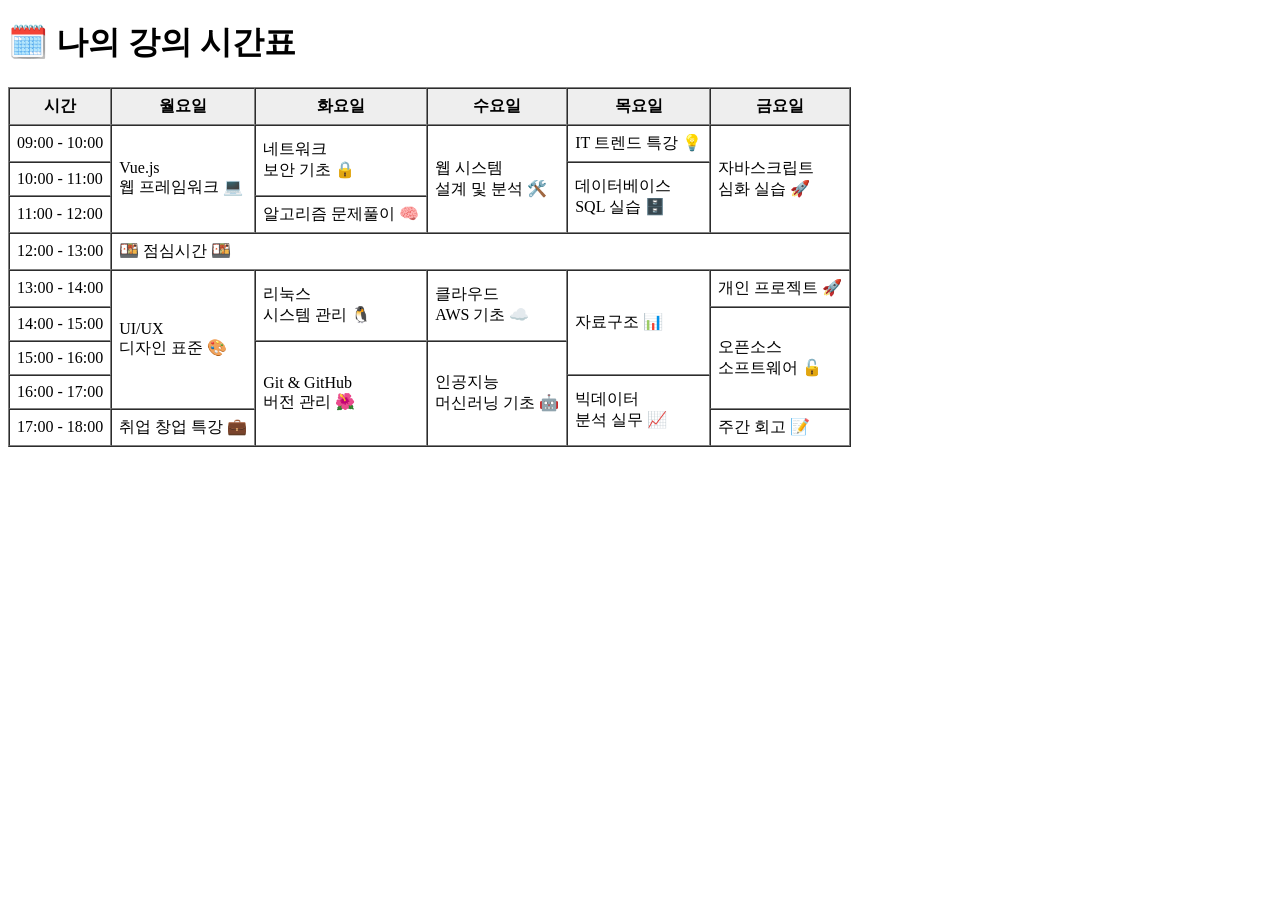
==== html/myClass.html @ 51c862a9 "assignment update-signUp" ====
<!DOCTYPE html>
<html lang="ko">
<head>
    <meta charset="UTF-8">
    <meta name="viewport" content="width=device-width, initial-scale=1.0">
    <title>나의 강의 일정</title>
</head>
<body>
    <h1>🗓️ 나의 강의 시간표</h1>

    <table border="1" cellpadding="7" cellspacing="0">
        <thead>
        <!-- 표의 머리글(제목 줄) 영역을 묶어줌 -->

            <tr bgcolor="#eeeeee">
                <th>시간</th>
                <th>월요일</th>
                <th>화요일</th>
                <th>수요일</th>
                <th>목요일</th>
                <th>금요일</th>
            </tr>
        </thead>
        <tbody>

        <!-- 본문 영역을 묶어줌 -->

            <tr>
                <td>09:00 - 10:00</td>
                <td rowspan="3">Vue.js<br>웹 프레임워크 💻</td>
                <!-- rowspan="3" 이 셀을 세로로 3줄만큼 합쳐서 하나로 사용 -->
                <!-- 위에서 rowspan으로 합쳐진 셀 자리는 다시 작성하지 않음 -->    
                <td rowspan="2">네트워크<br>보안 기초 🔒</td>
                <td rowspan="3">웹 시스템<br>설계 및 분석 🛠️</td>
                <td>IT 트렌드 특강 💡</td>
                <td rowspan="3">자바스크립트<br>심화 실습 🚀</td>
            </tr>
            <tr>
                <td>10:00 - 11:00</td>
                <td rowspan="2">데이터베이스<br>SQL 실습 🗄️</td>
            </tr>
            <tr>
                <td>11:00 - 12:00</td>
                <td>알고리즘 문제풀이 🧠</td>
            </tr>
            <tr>
                <td>12:00 - 13:00</td>
                <td colspan="5">🍱 점심시간 🍱</td>
            </tr>
            <tr>
                <td>13:00 - 14:00</td>
                <td rowspan="4">UI/UX<br>디자인 표준 🎨</td>
                <td rowspan="2">리눅스<br>시스템 관리 🐧</td>
                <td rowspan="2">클라우드<br>AWS 기초 ☁️</td>
                <td rowspan="3">자료구조 📊</td>
                <td>개인 프로젝트 🚀</td>
            </tr>
            <tr>
                <td>14:00 - 15:00</td>
                <td rowspan="3">오픈소스<br>소프트웨어 🔓</td>
            </tr>
            <tr>
                <td>15:00 - 16:00</td>
                <td rowspan="3">Git &amp; GitHub<br>버전 관리 🌺</td>
                <td rowspan="3">인공지능<br>머신러닝 기초 🤖</td>
            </tr>
            <tr>
                <td>16:00 - 17:00</td>
                <td rowspan="2">빅데이터<br>분석 실무 📈</td>
            </tr>
            <tr>
                <td>17:00 - 18:00</td>
                <td>취업 창업 특강 💼</td>
                <td>주간 회고 📝</td>
            </tr>
        </tbody>
    </table>
</body>
</html>
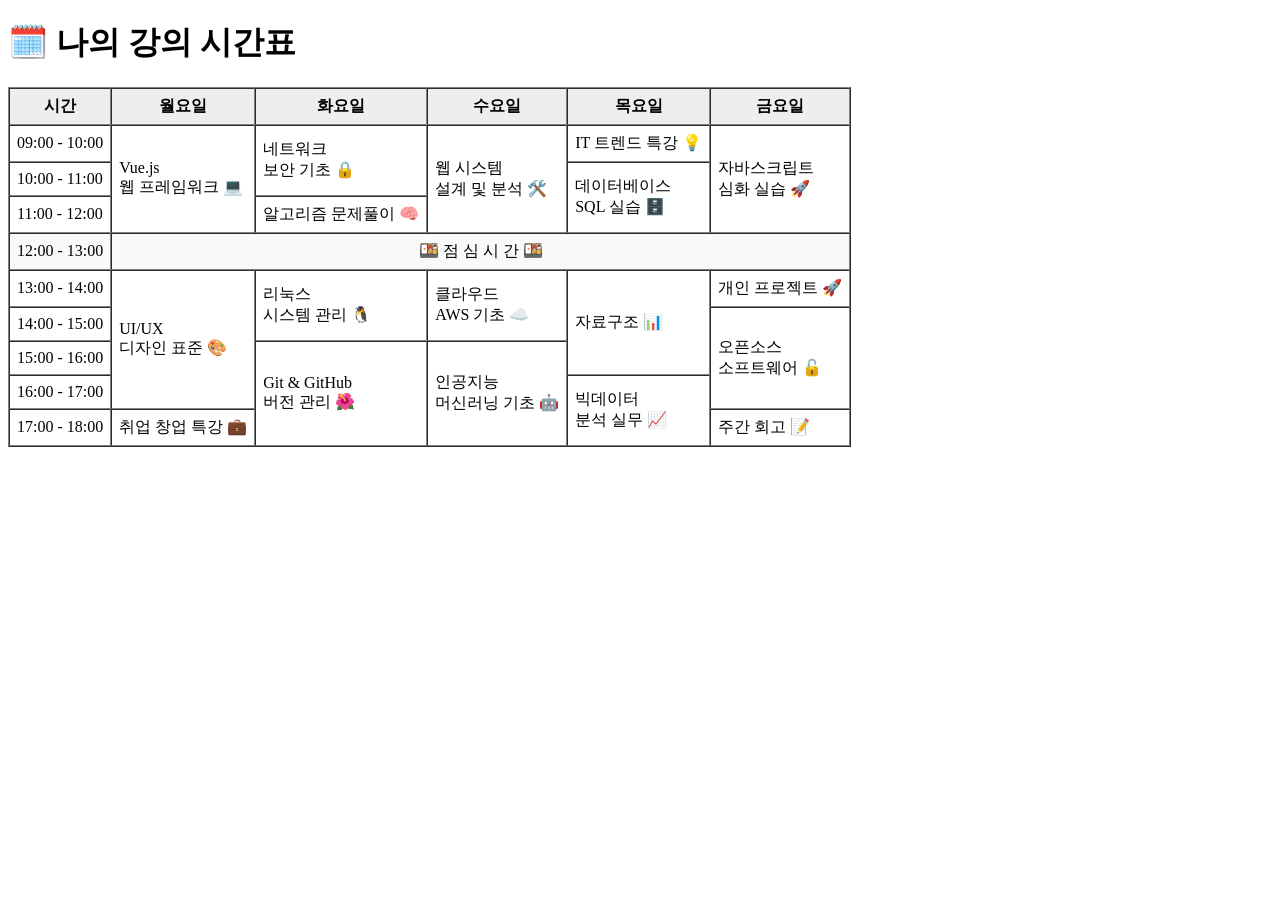
==== commit 7be8b3c9: "4.html 심화" ====
--- a/html/myClass.html
+++ b/html/myClass.html
@@ -43,9 +43,9 @@
                 <td>11:00 - 12:00</td>
                 <td>알고리즘 문제풀이 🧠</td>
             </tr>
-            <tr>
+            <tr align="center" bgcolor="#f9f9f9">
                 <td>12:00 - 13:00</td>
-                <td colspan="5">🍱 점심시간 🍱</td>
+                <td colspan="5">🍱 점 심 시 간 🍱</td>
             </tr>
             <tr>
                 <td>13:00 - 14:00</td>
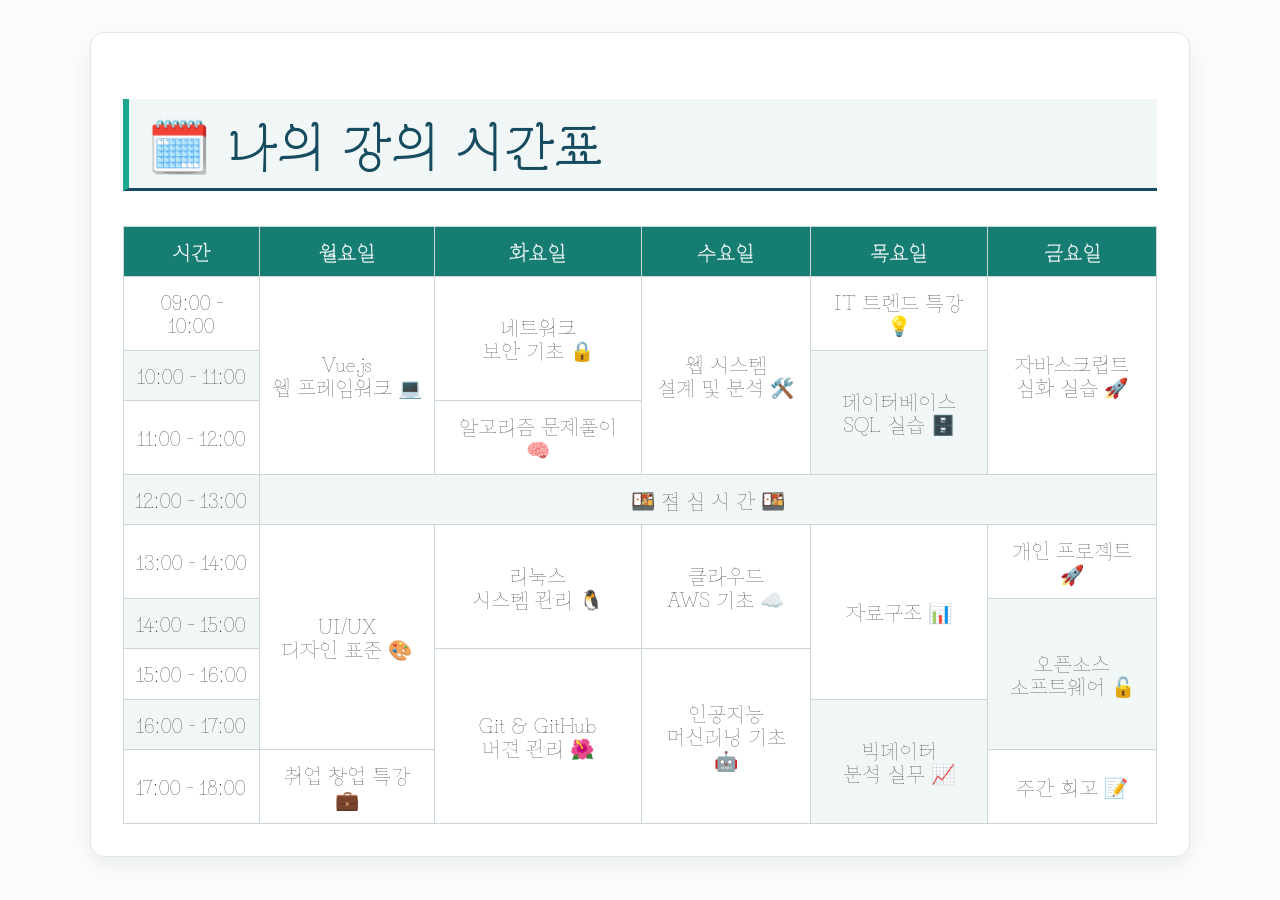
==== commit 4c1dae3f: "5.CSS기초" ====
--- a/html/myClass.html
+++ b/html/myClass.html
@@ -1,11 +1,13 @@
 <!DOCTYPE html>
 <html lang="ko">
 <head>
+    <link rel="stylesheet" href="../css/style.css">
     <meta charset="UTF-8">
     <meta name="viewport" content="width=device-width, initial-scale=1.0">
     <title>나의 강의 일정</title>
 </head>
 <body>
+    <div class="container">
     <h1>🗓️ 나의 강의 시간표</h1>
 
     <table border="1" cellpadding="7" cellspacing="0">
@@ -75,5 +77,6 @@
             </tr>
         </tbody>
     </table>
+    </div>
 </body>
-</html>+</html>
--- a/css/style.css
+++ b/css/style.css
@@ -0,0 +1,211 @@
+@import url('https://fonts.googleapis.com/css2?family=Grandiflora+One&display=swap');
+
+* {
+    box-sizing: border-box;
+}
+
+body {
+    font-family: "Grandiflora One", cursive;
+    font-weight: 400;
+    font-style: normal;
+    line-height: 1.2;
+    color: #333333;
+    background-color: #fcfcfc;
+    font-size: 30px;
+    margin: 0;
+    padding: 32px 20px;
+}
+
+.container {
+    width: min(100%, 1100px);
+    margin: 0 auto;
+    padding: 32px;
+    background-color: #ffffff;
+    border: 1px solid #dfe7e5;
+    border-radius: 14px;
+    box-shadow: 0 8px 24px rgba(30, 70, 65, 0.08);
+}
+
+h1,
+h2 {
+    color: #164b60;
+    padding: 14px 18px;
+    border-left: 6px solid #1aa78f;
+    background-color: #f0f7f6;
+}
+
+h1 {
+    font-size: 1.7em;
+    border-bottom: 3px solid #164b60;
+}
+
+h2 {
+    font-size: 1.25em;
+}
+
+h3 {
+    color: #167d72;
+}
+
+a {
+    color: #087f9c;
+    text-decoration: none;
+}
+
+a:hover,
+a:focus {
+    color: #c14f77;
+    text-decoration: underline;
+}
+
+img,
+video {
+    max-width: 100%;
+    height: auto;
+}
+
+.trip-card {
+    margin: 24px 0;
+    padding: 20px;
+    background-color: #f8fbfa;
+    border: 1px solid #cddedb;
+    border-radius: 12px;
+    box-shadow: 0 4px 12px rgba(30, 70, 65, 0.08);
+}
+
+.trip-card img {
+    display: block;
+    margin-bottom: 12px;
+    border-radius: 8px;
+}
+
+table {
+    width: 100%;
+    border-collapse: collapse;
+    font-size: 0.65em;
+    background-color: #ffffff;
+}
+
+th,
+td {
+    padding: 13px 10px;
+    border: 1px solid #cbd7d5;
+    text-align: center;
+    vertical-align: middle;
+}
+
+th {
+    color: #ffffff;
+    background-color: #167d72;
+}
+
+tbody tr:nth-child(even) {
+    background-color: #f1f7f6;
+}
+
+fieldset {
+    margin: 24px 0;
+    padding: 24px;
+    border: 1px solid #cbd7d5;
+    border-radius: 12px;
+}
+
+legend {
+    padding: 0 12px;
+    color: #164b60;
+    font-weight: bold;
+}
+
+input[type="text"],
+input[type="password"],
+input[type="date"],
+select,
+textarea {
+    width: 100%;
+    padding: 13px 15px;
+    border: 1px solid #b8c8c5;
+    border-radius: 7px;
+    background-color: #ffffff;
+    font: inherit;
+    font-size: 0.72em;
+}
+
+textarea {
+    min-height: 170px;
+    resize: vertical;
+}
+
+#userEmail {
+    width: min(45%, 340px);
+}
+
+#emailDomain {
+    width: auto;
+    min-width: 160px;
+}
+
+#customEmailDomain {
+    width: min(35%, 260px);
+}
+
+input:focus,
+select:focus,
+textarea:focus {
+    outline: 3px solid rgba(26, 167, 143, 0.22);
+    border-color: #1aa78f;
+}
+
+.btn-submit,
+.btn-reset,
+input[type="submit"],
+input[type="reset"] {
+    padding: 14px 22px;
+    border: 0;
+    border-radius: 7px;
+    color: #ffffff;
+    font: inherit;
+    font-weight: bold;
+    cursor: pointer;
+}
+
+.btn-submit,
+input[type="submit"] {
+    background-color: #1aa78f;
+}
+
+.btn-reset,
+input[type="reset"] {
+    background-color: #98a3a8;
+}
+
+.btn-submit:hover,
+input[type="submit"]:hover {
+    background-color: #128372;
+}
+
+.btn-reset:hover,
+input[type="reset"]:hover {
+    background-color: #737f84;
+}
+
+@media (max-width: 720px) {
+    body {
+        font-size: 22px;
+        padding: 12px;
+    }
+
+    .container {
+        padding: 18px;
+    }
+
+    #userEmail,
+    #emailDomain,
+    #customEmailDomain {
+        width: 100%;
+        margin: 5px 0;
+    }
+
+    table {
+        font-size: 0.52em;
+    }
+}
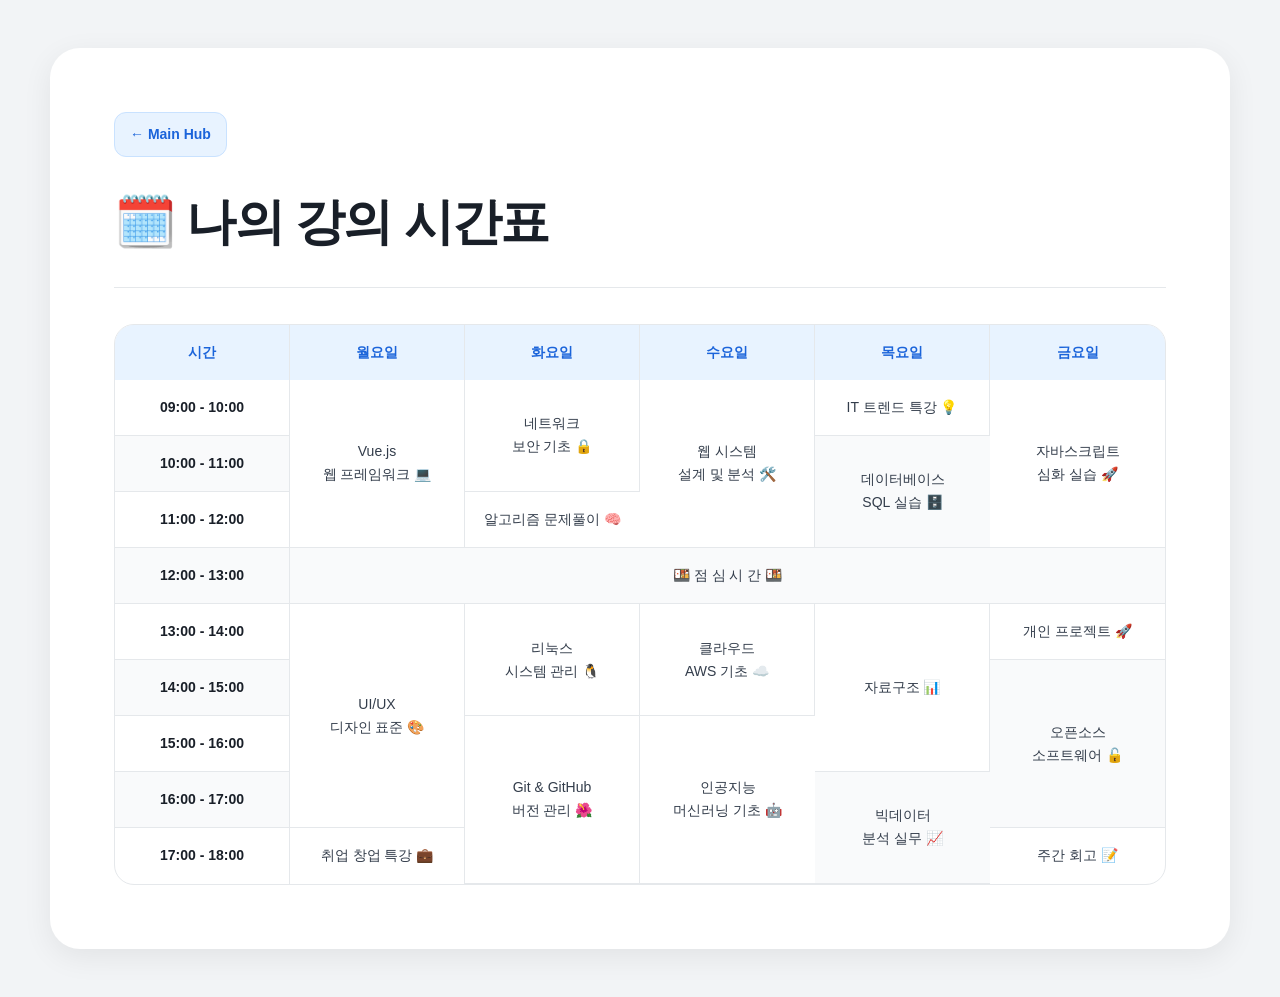
==== commit 1f5ca38e: "walk" ====
--- a/html/myClass.html
+++ b/html/myClass.html
@@ -8,6 +8,10 @@
 </head>
 <body>
     <div class="container">
+    <nav class="page-home-nav" aria-label="Page navigation">
+        <a href="index.html">← Main Hub</a>
+    </nav>
+
     <h1>🗓️ 나의 강의 시간표</h1>
 
     <table border="1" cellpadding="7" cellspacing="0">
--- a/css/style.css
+++ b/css/style.css
@@ -1,119 +1,1421 @@
-@import url('https://fonts.googleapis.com/css2?family=Grandiflora+One&display=swap');
-
+/*
+ * Toss의 디자인 감도를 참고한 SKALA-FRONT 공통 스타일이다.
+ * 로고나 화면을 복제하지 않고, 명확한 정보 계층·넉넉한 여백·회색과 파랑 중심의
+ * 디자인 원칙만 포트폴리오에 맞게 적용했다.
+ */
+
+/* :root에는 여러 곳에서 재사용할 색상과 크기를 CSS 변수로 모아 둔다. */
+:root {
+    --grey-50: #f9fafb;
+    --grey-100: #f2f4f6;
+    --grey-200: #e5e8eb;
+    --grey-300: #d1d6db;
+    --grey-400: #b0b8c1;
+    --grey-500: #8b95a1;
+    --grey-600: #6b7684;
+    --grey-700: #4e5968;
+    --grey-800: #333d4b;
+    --grey-900: #191f28;
+    --blue-50: #e8f3ff;
+    --blue-100: #c9e2ff;
+    --blue-500: #3182f6;
+    --blue-600: #2272eb;
+    --blue-700: #1b64da;
+    --red-50: #ffeeee;
+    --red-600: #e42939;
+    --orange-50: #fff3e0;
+    --orange-800: #ed6700;
+    --green-50: #f0faf6;
+    --green-800: #028450;
+    --white: #ffffff;
+    --radius-small: 12px;
+    --radius-medium: 20px;
+    --radius-large: 30px;
+    --shadow-surface: 0 8px 30px rgba(2, 9, 19, 0.07);
+    --shadow-hover: 0 14px 34px rgba(2, 9, 19, 0.12);
+}
+
+/* 전체 선택자는 모든 요소가 같은 크기 계산 방식을 사용하게 한다. */
 * {
     box-sizing: border-box;
 }
 
+html {
+    /* 페이지 안의 링크 이동이나 스크롤을 부드럽게 연결한다. */
+    scroll-behavior: smooth;
+}
+
 body {
-    font-family: "Grandiflora One", cursive;
+    margin: 0;
+    padding: 48px 24px;
+    color: var(--grey-900);
+    background-color: var(--grey-100);
+    /* 운영체제의 산세리프 글꼴을 우선 사용해 단정하고 빠르게 표시한다. */
+    font-family: -apple-system, BlinkMacSystemFont, "Pretendard",
+        "Apple SD Gothic Neo", "Noto Sans KR", "Segoe UI", sans-serif;
+    font-size: 17px;
     font-weight: 400;
-    font-style: normal;
-    line-height: 1.2;
-    color: #333333;
-    background-color: #fcfcfc;
-    font-size: 30px;
+    line-height: 1.65;
+    word-break: keep-all;
+    -webkit-font-smoothing: antialiased;
+}
+
+/* 드래그해서 선택한 글자에도 대표 파란색을 연하게 사용한다. */
+::selection {
+    color: var(--grey-900);
+    background-color: var(--blue-100);
+}
+
+/* 모든 페이지의 흰색 콘텐츠 표면이다. */
+.container {
+    width: min(100%, 1180px);
+    margin: 0 auto;
+    padding: clamp(32px, 5vw, 64px);
+    background-color: var(--white);
+    border-radius: var(--radius-large);
+    box-shadow: var(--shadow-surface);
+}
+
+/* 제목은 배경 장식을 줄이고 크기·굵기·여백으로 단계가 보이게 한다. */
+h1,
+h2,
+h3,
+h4 {
+    margin-top: 0;
+    color: var(--grey-900);
+    line-height: 1.35;
+    letter-spacing: -0.035em;
+}
+
+h1 {
+    margin-bottom: 24px;
+    font-size: clamp(34px, 4vw, 50px);
+    font-weight: 800;
+}
+
+h2 {
+    margin-bottom: 20px;
+    font-size: clamp(24px, 2.4vw, 30px);
+    font-weight: 750;
+}
+
+h3 {
+    margin-bottom: 14px;
+    font-size: 21px;
+    font-weight: 700;
+}
+
+h4 {
+    margin-bottom: 10px;
+    font-size: 18px;
+    font-weight: 700;
+}
+
+p {
+    color: var(--grey-700);
+}
+
+strong,
+dt {
+    color: var(--grey-900);
+}
+
+small,
+figcaption {
+    color: var(--grey-500);
+}
+
+/* mark는 형광색 대신 연한 파랑 배경을 사용한다. */
+mark {
+    padding: 2px 6px;
+    color: var(--blue-700);
+    background-color: var(--blue-50);
+    border-radius: 6px;
+}
+
+/* 페이지의 첫 제목 아래에 얇은 구분선을 두어 시작점을 만든다. */
+body > .container > h1,
+body > .container > h2:first-child {
+    margin-bottom: 36px;
+    padding: 10px 0 30px;
+    border-bottom: 1px solid var(--grey-200);
+}
+
+/* 링크는 기본 파랑을 사용하고 밑줄은 상호작용할 때만 보이게 한다. */
+a {
+    color: var(--blue-600);
+    font-weight: 600;
+    text-decoration: none;
+    transition: color 0.2s ease, background-color 0.2s ease,
+        transform 0.2s ease;
+}
+
+a:hover,
+a:focus-visible {
+    color: var(--blue-700);
+    text-decoration: underline;
+}
+
+/* 키보드 사용자가 현재 선택한 요소를 분명하게 확인하도록 한다. */
+a:focus-visible,
+button:focus-visible,
+input:focus-visible,
+select:focus-visible,
+textarea:focus-visible {
+    outline: 3px solid var(--blue-100);
+    outline-offset: 3px;
+}
+
+hr {
+    margin: 42px 0;
+    border: 0;
+    border-top: 1px solid var(--grey-200);
+}
+
+/* index와 여행 페이지의 header를 넓고 부드러운 Hero 영역으로 만든다. */
+header {
+    margin-bottom: 32px;
+    padding: clamp(34px, 5vw, 56px);
+    overflow: hidden;
+    background: linear-gradient(135deg, var(--blue-50) 0%, #f6faff 58%, var(--white) 100%);
+    border-radius: 28px;
+}
+
+header h1 {
+    max-width: 760px;
+    margin-bottom: 16px;
+}
+
+header p {
+    max-width: 680px;
     margin: 0;
-    padding: 32px 20px;
-}
-
-.container {
-    width: min(100%, 1100px);
-    margin: 0 auto;
-    padding: 32px;
-    background-color: #ffffff;
-    border: 1px solid #dfe7e5;
+    color: var(--grey-600);
+    font-size: 19px;
+}
+
+/* 메뉴는 하나의 연한 회색 패널 안에 간결한 탭처럼 배치한다. */
+nav {
+    margin-bottom: 36px;
+}
+
+nav h2 {
+    margin-bottom: 12px;
+    color: var(--grey-600);
+    font-size: 16px;
+    letter-spacing: -0.02em;
+}
+
+nav ul {
+    display: flex;
+    flex-wrap: wrap;
+    gap: 6px;
+    margin: 0;
+    padding: 8px;
+    list-style: none;
+    background-color: var(--grey-100);
+    border-radius: 18px;
+}
+
+nav li {
+    flex: 1 1 150px;
+}
+
+nav a {
+    display: block;
+    padding: 13px 15px;
+    color: var(--grey-700);
+    border-radius: var(--radius-small);
+    font-size: 15px;
+    font-weight: 650;
+    text-align: center;
+}
+
+nav a:hover,
+nav a:focus-visible {
+    color: var(--blue-700);
+    background-color: var(--white);
+    box-shadow: 0 4px 14px rgba(2, 9, 19, 0.06);
+    text-decoration: none;
+    transform: translateY(-1px);
+}
+
+/* 모든 하위 페이지에서 같은 위치와 모양으로 Main Hub 버튼을 보여 준다. */
+.page-home-nav {
+    margin: 0 0 22px;
+}
+
+.page-home-nav a {
+    display: inline-flex;
+    width: auto;
+    min-height: 42px;
+    padding: 10px 15px;
+    color: var(--blue-700);
+    background-color: var(--blue-50);
+    border: 1px solid var(--blue-100);
+    border-radius: 12px;
+    align-items: center;
+    font-size: 14px;
+    font-weight: 750;
+    text-align: left;
+}
+
+.page-home-nav a:hover,
+.page-home-nav a:focus-visible {
+    color: var(--white);
+    background-color: var(--blue-600);
+    border-color: var(--blue-600);
+}
+
+/* 메인 소식과 부가 정보를 비대칭 2열 Grid로 구성한다. */
+.content-layout {
+    display: grid;
+    grid-template-columns: minmax(0, 1.75fr) minmax(280px, 0.9fr);
+    gap: 28px;
+    align-items: start;
+}
+
+.content-layout main {
+    min-width: 0;
+}
+
+.content-layout main > h2,
+.content-layout aside > h2 {
+    margin-bottom: 24px;
+}
+
+/* 각 소식 단위는 선과 여백만 사용해 가볍게 구분한다. */
+main > article,
+main > section {
+    padding: 30px 0;
+    border-bottom: 1px solid var(--grey-200);
+}
+
+main > article:first-of-type,
+main > section:first-of-type {
+    padding-top: 8px;
+}
+
+main > article:last-child,
+main > section:last-child {
+    border-bottom: 0;
+}
+
+.content-layout article {
+    margin-bottom: 12px;
+    padding: 26px;
+    background-color: var(--grey-50);
+    border: 0;
+    border-radius: var(--radius-medium);
+}
+
+.content-layout article p:last-child {
+    margin-bottom: 0;
+    color: var(--grey-500);
+    font-size: 14px;
+}
+
+/* 오늘의 할 일은 기존 카드와 같은 곡률에 옅은 파랑 포인트를 더한다. */
+.content-layout main > .todo-section {
+    margin-bottom: 12px;
+    padding: 26px;
+    background: linear-gradient(145deg, var(--blue-50) 0%, #f7fbff 72%);
+    border: 1px solid var(--blue-100);
+    border-radius: var(--radius-medium);
+}
+
+.todo-heading {
+    display: flex;
+    align-items: flex-start;
+    justify-content: space-between;
+    gap: 18px;
+    margin-bottom: 18px;
+}
+
+.todo-heading h3 {
+    margin: 0;
+}
+
+.todo-eyebrow {
+    margin: 0 0 4px;
+    color: var(--blue-600);
+    font-size: 11px;
+    font-weight: 800;
+    letter-spacing: 0.12em;
+}
+
+.todo-count {
+    flex: 0 0 auto;
+    padding: 7px 11px;
+    color: var(--blue-700);
+    background-color: var(--white);
+    border-radius: 999px;
+    font-size: 12px;
+    font-weight: 750;
+    box-shadow: 0 3px 12px rgba(34, 114, 235, 0.08);
+}
+
+/* 입력창과 추가 버튼을 한 줄에 배치해 빠르게 할 일을 기록할 수 있게 한다. */
+.todo-form {
+    display: grid;
+    grid-template-columns: minmax(0, 1fr) auto;
+    gap: 10px;
+}
+
+#todo-input {
+    min-width: 0;
+    background-color: var(--white);
+    border-color: transparent;
+    box-shadow: 0 4px 14px rgba(2, 9, 19, 0.05);
+}
+
+#todo-input:focus {
+    border-color: var(--blue-500);
+}
+
+.todo-add-button {
+    min-height: 52px;
+    padding: 13px 22px;
+    color: var(--white);
+    background-color: var(--blue-600);
+    border: 0;
     border-radius: 14px;
-    box-shadow: 0 8px 24px rgba(30, 70, 65, 0.08);
-}
-
-h1,
-h2 {
-    color: #164b60;
-    padding: 14px 18px;
-    border-left: 6px solid #1aa78f;
-    background-color: #f0f7f6;
-}
-
-h1 {
-    font-size: 1.7em;
-    border-bottom: 3px solid #164b60;
-}
-
-h2 {
-    font-size: 1.25em;
-}
-
-h3 {
-    color: #167d72;
-}
-
-a {
-    color: #087f9c;
-    text-decoration: none;
-}
-
-a:hover,
-a:focus {
-    color: #c14f77;
-    text-decoration: underline;
-}
-
+    font: inherit;
+    font-size: 15px;
+    font-weight: 750;
+    cursor: pointer;
+    box-shadow: 0 7px 16px rgba(34, 114, 235, 0.18);
+    transition: background-color 0.2s ease, transform 0.2s ease;
+}
+
+.todo-add-button:hover,
+.todo-add-button:focus-visible {
+    background-color: var(--blue-700);
+    transform: translateY(-1px);
+}
+
+.todo-progress {
+    height: 5px;
+    margin: 18px 2px 14px;
+    overflow: hidden;
+    background-color: rgba(49, 130, 246, 0.13);
+    border-radius: 999px;
+}
+
+.todo-progress-bar {
+    display: block;
+    width: 0;
+    height: 100%;
+    background-color: var(--blue-500);
+    border-radius: inherit;
+    transition: width 0.25s ease;
+}
+
+.todo-list {
+    display: grid;
+    gap: 8px;
+    margin: 0;
+    padding: 0;
+    list-style: none;
+}
+
+.todo-item {
+    display: grid;
+    grid-template-columns: auto minmax(0, 1fr) auto;
+    align-items: center;
+    gap: 11px;
+    min-height: 50px;
+    padding: 10px 11px 10px 14px;
+    background-color: var(--white);
+    border: 1px solid transparent;
+    border-radius: 14px;
+    transition: border-color 0.2s ease, opacity 0.2s ease;
+}
+
+.todo-item:hover {
+    border-color: var(--blue-100);
+}
+
+.todo-checkbox {
+    width: 20px !important;
+    height: 20px !important;
+    margin: 0 !important;
+    cursor: pointer;
+}
+
+.todo-text {
+    min-width: 0;
+    color: var(--grey-800);
+    font-size: 15px;
+    overflow-wrap: anywhere;
+    cursor: pointer;
+}
+
+.todo-item--completed {
+    opacity: 0.64;
+}
+
+.todo-item--completed .todo-text {
+    color: var(--grey-500);
+    text-decoration: line-through;
+}
+
+.todo-delete-button {
+    padding: 7px 9px;
+    color: var(--grey-500);
+    background-color: transparent;
+    border: 0;
+    border-radius: 9px;
+    font: inherit;
+    font-size: 12px;
+    font-weight: 700;
+    cursor: pointer;
+    transition: color 0.2s ease, background-color 0.2s ease;
+}
+
+.todo-delete-button:hover,
+.todo-delete-button:focus-visible {
+    color: var(--red-600);
+    background-color: var(--red-50);
+}
+
+.todo-empty {
+    margin: 8px 0 0;
+    padding: 15px;
+    color: var(--grey-500);
+    background-color: rgba(255, 255, 255, 0.62);
+    border-radius: 14px;
+    font-size: 14px;
+    text-align: center;
+}
+
+/* 화면에는 보이지 않지만 화면 읽기 프로그램은 입력창의 설명을 읽을 수 있다. */
+.visually-hidden {
+    position: absolute;
+    width: 1px;
+    height: 1px;
+    padding: 0;
+    margin: -1px;
+    overflow: hidden;
+    clip: rect(0, 0, 0, 0);
+    white-space: nowrap;
+    border: 0;
+}
+
+/* figure의 이미지와 설명을 하나의 큰 콘텐츠 카드처럼 보이게 한다. */
+figure {
+    margin: 0;
+}
+
+figure img {
+    display: block;
+    width: 100%;
+    aspect-ratio: 16 / 9;
+    object-fit: cover;
+    border-radius: 24px;
+}
+
+figcaption {
+    padding-top: 12px;
+    font-size: 14px;
+}
+
+/* aside는 회색 카드로 분리하고 긴 화면에서만 자연스럽게 따라오게 한다. */
+.content-layout aside {
+    position: sticky;
+    top: 24px;
+    padding: 28px;
+    background-color: var(--grey-50);
+    border-radius: 24px;
+}
+
+.content-layout aside > p {
+    margin: 8px 0;
+    font-size: 15px;
+}
+
+.content-layout aside > h3 {
+    margin-top: 30px;
+}
+
+/* 현재 날짜는 JavaScript로 갱신되며 날짜 부분을 조금 더 선명하게 보여 준다. */
+.current-date-line #current-date {
+    color: var(--grey-900);
+    font-weight: 700;
+}
+
+/* 실시간 날씨 선택창과 결과는 사이드바 안의 독립된 카드이다. */
+.realtime-weather {
+    margin: 28px 0 0;
+    padding-top: 24px;
+    border-top: 1px solid var(--grey-200);
+}
+
+.realtime-weather-heading {
+    display: flex;
+    align-items: center;
+    justify-content: space-between;
+    gap: 12px;
+    margin-bottom: 18px;
+}
+
+.realtime-weather-heading h3 {
+    margin: 0;
+}
+
+/* 새로고침 버튼은 제목을 방해하지 않는 작은 보조 버튼으로 만든다. */
+#realtime-refresh {
+    flex: 0 0 auto;
+    padding: 7px 10px;
+    color: var(--blue-600);
+    background-color: var(--blue-50);
+    border: 0;
+    border-radius: 10px;
+    font: inherit;
+    font-size: 11px;
+    font-weight: 750;
+    cursor: pointer;
+    transition: background-color 0.2s ease, opacity 0.2s ease;
+}
+
+#realtime-refresh:hover {
+    background-color: var(--blue-100);
+}
+
+#realtime-refresh:focus-visible {
+    outline: 3px solid rgba(49, 130, 246, 0.24);
+    outline-offset: 2px;
+}
+
+#realtime-refresh:disabled {
+    cursor: wait;
+    opacity: 0.55;
+}
+
+.realtime-weather label {
+    display: block;
+    margin-bottom: 8px;
+    color: var(--grey-600);
+    font-size: 14px;
+    font-weight: 650;
+}
+
+#city-select {
+    width: 100%;
+}
+
+#weather-box {
+    min-height: 290px;
+    margin-top: 14px;
+    padding: 18px;
+    background-color: var(--white);
+    border-radius: 18px;
+    box-shadow: 0 4px 16px rgba(2, 9, 19, 0.05);
+    font-size: 14px;
+}
+
+#weather-box p {
+    margin: 8px 0;
+}
+
+/* 위치명과 좌표는 지표 카드보다 먼저 읽히는 요약 정보이다. */
+.weather-location {
+    color: var(--grey-900);
+    font-size: 15px;
+}
+
+.weather-coordinate {
+    margin-bottom: 14px !important;
+    color: var(--grey-500);
+    font-size: 12px;
+}
+
+.weather-updated-time {
+    margin-bottom: 14px !important;
+    padding: 9px 11px;
+    color: var(--grey-600);
+    background-color: var(--grey-50);
+    border-radius: 10px;
+    font-size: 11px;
+    line-height: 1.55;
+}
+
+/* 네 개의 실시간 수치를 같은 크기의 2열 카드로 배치한다. */
+.weather-metric-grid {
+    display: grid;
+    grid-template-columns: repeat(2, minmax(0, 1fr));
+    gap: 10px;
+}
+
+.weather-metric-card {
+    min-width: 0;
+    padding: 14px;
+    background-color: var(--grey-50);
+    border-radius: 15px;
+}
+
+.weather-metric-card--primary {
+    background-color: var(--blue-50);
+}
+
+.weather-metric-label,
+.weather-metric-detail {
+    display: block;
+    color: var(--grey-600);
+    font-size: 11px;
+}
+
+.weather-metric-value {
+    display: block;
+    margin: 5px 0;
+    overflow-wrap: anywhere;
+    color: var(--grey-900);
+    font-size: 18px;
+    line-height: 1.3;
+    letter-spacing: -0.03em;
+}
+
+/* API 수치를 사용자가 바로 이해하도록 상태별 색상 배지를 사용한다. */
+.environment-status {
+    display: inline-flex;
+    align-items: center;
+    margin-top: 5px;
+    padding: 4px 8px;
+    border-radius: 999px;
+    font-size: 11px;
+    font-weight: 750;
+}
+
+.environment-status--good {
+    color: var(--green-800);
+    background-color: var(--green-50);
+}
+
+.environment-status--moderate {
+    color: var(--orange-800);
+    background-color: var(--orange-50);
+}
+
+.environment-status--bad {
+    color: var(--red-600);
+    background-color: var(--red-50);
+}
+
+.environment-status--unknown {
+    color: var(--grey-600);
+    background-color: var(--grey-200);
+}
+
+.weather-message {
+    color: var(--grey-600);
+    font-weight: 650;
+}
+
+.weather-error {
+    color: var(--red-600);
+}
+
+/* JavaScript 실습 버튼은 동일한 크기와 파랑 계열로 통일한다. */
+.mini-games {
+    margin-top: 28px;
+    padding-top: 24px;
+    border-top: 1px solid var(--grey-200);
+}
+
+.mini-game-buttons {
+    display: grid;
+    gap: 10px;
+}
+
+.mini-game-buttons button {
+    width: 100%;
+    padding: 13px 15px;
+    color: var(--white);
+    background-color: var(--blue-600);
+    border: 0;
+    border-radius: 14px;
+    font: inherit;
+    font-size: 14px;
+    font-weight: 700;
+    cursor: pointer;
+    box-shadow: 0 6px 14px rgba(34, 114, 235, 0.16);
+    transition: background-color 0.2s ease, box-shadow 0.2s ease,
+        transform 0.2s ease;
+}
+
+.mini-game-buttons button:hover,
+.mini-game-buttons button:focus-visible {
+    background-color: var(--blue-700);
+    box-shadow: 0 8px 20px rgba(34, 114, 235, 0.24);
+    transform: translateY(-2px);
+}
+
+/* 첫 화면의 제목이 빠르고 차분하게 나타나는 애니메이션이다. */
+.home-header h1 {
+    animation: title-fade-in 1.5s ease-out both;
+}
+
+@keyframes title-fade-in {
+    from {
+        opacity: 0;
+        transform: translateY(14px);
+    }
+
+    to {
+        opacity: 1;
+        transform: translateY(0);
+    }
+}
+
+/* 이미지와 영상은 부모 너비를 넘지 않는다. */
 img,
 video {
     max-width: 100%;
     height: auto;
 }
 
+audio,
+video {
+    display: block;
+    width: 100%;
+}
+
+video {
+    background-color: var(--grey-900);
+    border-radius: 24px;
+}
+
+/* 여행 사진은 3열 Grid와 부드러운 회색 카드로 보여 준다. */
+.trip-grid {
+    display: grid;
+    grid-template-columns: repeat(3, minmax(0, 1fr));
+    gap: 18px;
+}
+
 .trip-card {
-    margin: 24px 0;
-    padding: 20px;
-    background-color: #f8fbfa;
-    border: 1px solid #cddedb;
-    border-radius: 12px;
-    box-shadow: 0 4px 12px rgba(30, 70, 65, 0.08);
+    margin: 0;
+    padding: 14px;
+    color: var(--grey-800);
+    background-color: var(--grey-50);
+    border-radius: 24px;
+    transition: background-color 0.25s ease, box-shadow 0.25s ease,
+        transform 0.25s ease;
 }
 
 .trip-card img {
     display: block;
+    width: 100%;
+    margin-bottom: 14px;
+    aspect-ratio: 4 / 3;
+    object-fit: cover;
+    border-radius: 18px;
+}
+
+.trip-card:hover,
+.trip-card:focus-within {
+    background-color: var(--blue-50);
+    box-shadow: var(--shadow-hover);
+    transform: translateY(-5px);
+}
+
+/* 산책 페이지는 기존 파랑에 옅은 초록을 더해 차분한 야외 분위기를 만든다. */
+.walk-container {
+    overflow: hidden;
+}
+
+.walk-hero {
+    position: relative;
+    background:
+        radial-gradient(circle at 88% 22%, rgba(2, 132, 80, 0.13), transparent 28%),
+        linear-gradient(135deg, var(--green-50), var(--blue-50) 64%, var(--white));
+}
+
+.walk-hero::after {
+    position: absolute;
+    right: clamp(26px, 7vw, 80px);
+    bottom: clamp(22px, 4vw, 42px);
+    color: rgba(2, 132, 80, 0.16);
+    font-size: clamp(64px, 10vw, 118px);
+    line-height: 1;
+    content: "歩";
+}
+
+.walk-hero > * {
+    position: relative;
+    z-index: 1;
+}
+
+.walk-hero-kicker,
+.walk-section-eyebrow {
+    margin: 0 0 8px;
+    color: var(--green-800);
+    font-size: 12px;
+    font-weight: 800;
+    letter-spacing: 0.14em;
+}
+
+.walk-blog {
+    padding: 20px 0 0;
+    border-bottom: 0;
+}
+
+.walk-blog-heading {
+    display: flex;
+    align-items: flex-start;
+    justify-content: space-between;
+    gap: 18px;
+    margin-bottom: 22px;
+}
+
+.walk-blog-heading h2 {
+    margin-bottom: 0;
+}
+
+.walk-result-count {
+    flex: 0 0 auto;
+    margin: 4px 0 0;
+    padding: 8px 13px;
+    color: var(--green-800);
+    background-color: var(--green-50);
+    border-radius: 999px;
+    font-size: 13px;
+    font-weight: 750;
+}
+
+.walk-filter-panel {
+    display: grid;
+    grid-template-columns: repeat(2, minmax(160px, 1fr)) auto auto;
+    gap: 12px;
+    align-items: end;
+    margin-bottom: 24px;
+    padding: 18px;
+    background-color: var(--grey-50);
+    border-radius: 20px;
+}
+
+.walk-filter-panel p {
+    margin: 0;
+}
+
+.walk-filter-panel label:not(.walk-favorite-filter) {
+    display: block;
+    margin-bottom: 7px;
+    color: var(--grey-700);
+    font-size: 13px;
+    font-weight: 700;
+}
+
+.walk-favorite-filter {
+    display: inline-flex;
+    align-items: center;
+    min-height: 52px;
+    padding: 0 15px;
+    color: var(--grey-700);
+    background-color: var(--white);
+    border: 1px solid var(--grey-300);
+    border-radius: 14px;
+    font-size: 14px;
+    font-weight: 700;
+    cursor: pointer;
+}
+
+.walk-favorite-filter input {
+    flex: 0 0 auto;
+}
+
+.walk-filter-reset {
+    min-height: 52px;
+    padding: 0 17px;
+    color: var(--grey-700);
+    background-color: var(--grey-200);
+    border: 0;
+    border-radius: 14px;
+    font: inherit;
+    font-size: 14px;
+    font-weight: 700;
+    cursor: pointer;
+    transition: background-color 0.2s ease;
+}
+
+.walk-filter-reset:hover,
+.walk-filter-reset:focus-visible {
+    color: var(--grey-900);
+    background-color: var(--grey-300);
+}
+
+.walk-post-list {
+    display: grid;
+    grid-template-columns: repeat(3, minmax(0, 1fr));
+    gap: 18px;
+}
+
+.walk-card {
+    display: flex;
+    min-width: 0;
+    margin: 0;
+    overflow: hidden;
+    background-color: var(--white);
+    border: 1px solid var(--grey-200);
+    border-radius: 24px;
+    box-shadow: 0 7px 22px rgba(2, 9, 19, 0.06);
+    flex-direction: column;
+    transition: border-color 0.2s ease, box-shadow 0.2s ease,
+        transform 0.2s ease;
+}
+
+.walk-card:hover,
+.walk-card:focus-within {
+    border-color: #b8e8d4;
+    box-shadow: var(--shadow-hover);
+    transform: translateY(-4px);
+}
+
+.walk-card-image {
+    display: block;
+    width: 100%;
+    aspect-ratio: 4 / 3;
+    object-fit: cover;
+}
+
+.walk-card-body {
+    display: flex;
+    flex: 1;
+    padding: 20px;
+    flex-direction: column;
+}
+
+.walk-card-top-row {
+    display: flex;
+    align-items: center;
+    justify-content: space-between;
+    gap: 10px;
     margin-bottom: 12px;
+}
+
+.walk-card-area {
+    overflow: hidden;
+    color: var(--grey-500);
+    font-size: 12px;
+    font-weight: 700;
+    text-overflow: ellipsis;
+    white-space: nowrap;
+}
+
+.walk-favorite-button {
+    flex: 0 0 auto;
+    padding: 6px 9px;
+    color: var(--grey-600);
+    background-color: var(--grey-100);
+    border: 0;
+    border-radius: 9px;
+    font: inherit;
+    font-size: 12px;
+    font-weight: 750;
+    cursor: pointer;
+}
+
+.walk-favorite-button--active {
+    color: var(--orange-800);
+    background-color: var(--orange-50);
+}
+
+.walk-card-title {
+    margin-bottom: 10px;
+    font-size: 21px;
+}
+
+.walk-card-summary {
+    margin: 0 0 16px;
+    color: var(--grey-600);
+    font-size: 14px;
+}
+
+.walk-card-info {
+    display: flex;
+    flex-wrap: wrap;
+    gap: 7px;
+    margin-top: auto;
+}
+
+.walk-card-tag,
+.walk-card-meta {
+    padding: 5px 8px;
+    color: var(--grey-600);
+    background-color: var(--grey-100);
     border-radius: 8px;
-}
-
+    font-size: 11px;
+    font-weight: 650;
+}
+
+.walk-card-tag {
+    color: var(--green-800);
+    background-color: var(--green-50);
+}
+
+.walk-detail-button {
+    width: 100%;
+    margin-top: 17px;
+    padding: 12px 14px;
+    color: var(--white);
+    background-color: var(--grey-900);
+    border: 0;
+    border-radius: 13px;
+    font: inherit;
+    font-size: 14px;
+    font-weight: 750;
+    cursor: pointer;
+    transition: background-color 0.2s ease;
+}
+
+.walk-detail-button:hover,
+.walk-detail-button:focus-visible {
+    background-color: var(--green-800);
+}
+
+.walk-empty {
+    margin: 0;
+    padding: 38px 20px;
+    color: var(--grey-500);
+    background-color: var(--grey-50);
+    border-radius: 20px;
+    text-align: center;
+}
+
+.walk-dialog {
+    position: relative;
+    width: min(92vw, 620px);
+    max-height: 90vh;
+    padding: 0;
+    overflow-y: auto;
+    background-color: var(--white);
+    border: 0;
+    border-radius: 26px;
+    box-shadow: 0 24px 70px rgba(2, 9, 19, 0.25);
+}
+
+.walk-dialog::backdrop {
+    background-color: rgba(25, 31, 40, 0.56);
+    backdrop-filter: blur(4px);
+}
+
+.walk-dialog-close {
+    position: absolute;
+    z-index: 2;
+    top: 14px;
+    right: 14px;
+    padding: 8px 11px;
+    color: var(--grey-800);
+    background-color: rgba(255, 255, 255, 0.9);
+    border: 0;
+    border-radius: 10px;
+    font: inherit;
+    font-size: 12px;
+    font-weight: 700;
+    cursor: pointer;
+    box-shadow: 0 4px 14px rgba(2, 9, 19, 0.14);
+    backdrop-filter: blur(6px);
+}
+
+/* 상세 창 안에는 사진과 짧은 설명으로 구성된 한 장의 카드만 표시한다. */
+.walk-post-carousel {
+    overflow: hidden;
+    background-color: var(--white);
+    border-radius: 26px;
+}
+
+.walk-post-carousel:focus-visible {
+    outline: 3px solid var(--blue-100);
+    outline-offset: -3px;
+}
+
+.walk-carousel-image-wrap {
+    position: relative;
+    background-color: var(--grey-100);
+}
+
+.walk-carousel-image {
+    display: block;
+    width: 100%;
+    aspect-ratio: 4 / 3;
+    object-fit: cover;
+}
+
+.walk-carousel-badges {
+    position: absolute;
+    z-index: 1;
+    top: 16px;
+    left: 16px;
+    display: flex;
+    align-items: center;
+    gap: 7px;
+}
+
+.walk-carousel-status {
+    padding: 6px 10px;
+    color: var(--white);
+    background-color: rgba(25, 31, 40, 0.72);
+    border-radius: 999px;
+    font-size: 12px;
+    font-weight: 800;
+    backdrop-filter: blur(6px);
+}
+
+.walk-carousel-body {
+    padding: 23px 24px 15px;
+}
+
+.walk-carousel-course {
+    min-height: 1.5em;
+    margin: 0 0 7px;
+    color: var(--green-800);
+    overflow: hidden;
+    font-size: 13px;
+    font-weight: 800;
+    line-height: 1.5;
+    letter-spacing: 0.02em;
+    text-overflow: ellipsis;
+    white-space: nowrap;
+}
+
+/* 꿀팁은 사진 번호와 같은 형태의 배지로 넣어 카드 높이에 영향을 주지 않는다. */
+.walk-carousel-tip {
+    display: inline-block;
+    padding: 6px 10px;
+    color: #5c4700;
+    background-color: rgba(255, 241, 118, 0.94);
+    border-radius: 999px;
+    font-size: 12px;
+    font-weight: 850;
+    backdrop-filter: blur(6px);
+}
+
+.walk-carousel-tip[hidden] {
+    display: none;
+}
+
+.walk-carousel-title {
+    display: -webkit-box;
+    min-height: 2.5em;
+    max-height: 2.5em;
+    margin: 0 0 9px;
+    color: var(--grey-900);
+    overflow: hidden;
+    font-size: clamp(22px, 4vw, 28px);
+    line-height: 1.25;
+    -webkit-box-orient: vertical;
+    -webkit-line-clamp: 2;
+}
+
+.walk-carousel-description {
+    display: -webkit-box;
+    min-height: 3em;
+    max-height: 3em;
+    margin: 0;
+    color: var(--grey-600);
+    overflow: hidden;
+    font-size: 14px;
+    line-height: 1.5;
+    -webkit-box-orient: vertical;
+    -webkit-line-clamp: 2;
+}
+
+.walk-carousel-controls {
+    display: grid;
+    grid-template-columns: minmax(82px, 1fr) auto minmax(82px, 1fr);
+    gap: 10px;
+    align-items: center;
+    padding: 14px 24px 23px;
+}
+
+.walk-carousel-button {
+    min-height: 40px;
+    padding: 9px 12px;
+    color: var(--grey-700);
+    background-color: var(--white);
+    border: 1px solid var(--grey-300);
+    border-radius: 11px;
+    font: inherit;
+    font-size: 13px;
+    font-weight: 750;
+    cursor: pointer;
+}
+
+.walk-carousel-button--next {
+    color: var(--white);
+    background-color: var(--green-800);
+    border-color: var(--green-800);
+}
+
+.walk-carousel-button:hover:not(:disabled),
+.walk-carousel-button:focus-visible:not(:disabled) {
+    border-color: var(--green-800);
+    transform: translateY(-1px);
+}
+
+.walk-carousel-button:disabled {
+    cursor: not-allowed;
+    opacity: 0.38;
+}
+
+.walk-carousel-dots {
+    display: flex;
+    align-items: center;
+    justify-content: center;
+    gap: 6px;
+}
+
+.walk-carousel-dot {
+    width: 8px;
+    height: 8px;
+    padding: 0;
+    background-color: var(--grey-300);
+    border: 0;
+    border-radius: 50%;
+    cursor: pointer;
+    transition: width 0.2s ease, background-color 0.2s ease;
+}
+
+.walk-carousel-dot--active {
+    width: 22px;
+    background-color: var(--green-800);
+    border-radius: 999px;
+}
+
+/* 표는 진한 선 대신 행 배경과 얇은 구분선으로 정보를 나눈다. */
 table {
+    display: block;
     width: 100%;
-    border-collapse: collapse;
-    font-size: 0.65em;
-    background-color: #ffffff;
+    overflow-x: auto;
+    color: var(--grey-800);
+    background-color: var(--white);
+    border: 1px solid var(--grey-200);
+    border-spacing: 0;
+    border-radius: 20px;
+    font-size: 14px;
+    white-space: nowrap;
+}
+
+thead,
+tbody {
+    display: table;
+    width: 100%;
+    table-layout: fixed;
 }
 
 th,
 td {
-    padding: 13px 10px;
-    border: 1px solid #cbd7d5;
+    padding: 16px 12px;
+    border: 0;
+    border-right: 1px solid var(--grey-200);
+    border-bottom: 1px solid var(--grey-200);
     text-align: center;
     vertical-align: middle;
 }
 
+th:last-child,
+td:last-child {
+    border-right: 0;
+}
+
+thead tr:last-child th,
+tbody tr:last-child td {
+    border-bottom: 0;
+}
+
 th {
-    color: #ffffff;
-    background-color: #167d72;
+    color: var(--blue-700);
+    background-color: var(--blue-50);
+    font-weight: 750;
 }
 
 tbody tr:nth-child(even) {
-    background-color: #f1f7f6;
-}
-
+    background-color: var(--grey-50);
+}
+
+tbody td:first-child {
+    color: var(--grey-900);
+    font-weight: 700;
+}
+
+/* 기본 목록도 회색 카드로 묶어 다른 페이지와 같은 리듬을 만든다. */
+.container > ul,
+.container > ol {
+    margin: 0 0 36px;
+    padding: 24px 28px 24px 48px;
+    color: var(--grey-700);
+    background-color: var(--grey-50);
+    border-radius: var(--radius-medium);
+}
+
+.container > ul li,
+.container > ol li {
+    padding: 6px 0;
+}
+
+/* 설명 목록은 '단어 | 설명'이 한 행을 이루도록 두 열로 고정한다. */
+dl {
+    display: grid;
+    grid-template-columns: minmax(130px, 0.35fr) minmax(0, 1fr);
+    margin: 0;
+    overflow: hidden;
+    border: 1px solid var(--grey-200);
+    border-radius: 20px;
+}
+
+/* dt와 바로 뒤의 dd가 같은 행에 놓이므로 제목과 설명이 뒤바뀌지 않는다. */
+dt,
+dd {
+    display: flex;
+    align-items: center;
+    min-width: 0;
+    margin: 0;
+    padding: 20px 22px;
+    border-bottom: 1px solid var(--grey-200);
+}
+
+dt {
+    color: var(--grey-900);
+    background-color: var(--grey-50);
+    font-size: 17px;
+    font-weight: 750;
+}
+
+dd {
+    color: var(--grey-700);
+    background-color: var(--white);
+}
+
+/* 마지막 '공감' 행에는 아래쪽 구분선을 만들지 않는다. */
+dt:last-of-type,
+dd:last-child {
+    border-bottom: 0;
+}
+
+/* 폼 그룹은 테두리 대신 옅은 배경과 둥근 모서리로 구분한다. */
 fieldset {
-    margin: 24px 0;
-    padding: 24px;
-    border: 1px solid #cbd7d5;
-    border-radius: 12px;
+    margin: 28px 0;
+    padding: 28px;
+    background-color: var(--grey-50);
+    border: 0;
+    border-radius: 24px;
 }
 
 legend {
-    padding: 0 12px;
-    color: #164b60;
-    font-weight: bold;
+    padding: 0 8px;
+    color: var(--grey-900);
+    font-size: 20px;
+    font-weight: 750;
+}
+
+fieldset > p {
+    margin: 22px 0;
+}
+
+fieldset > p > label[for] {
+    display: block;
+    margin-bottom: 8px;
+    color: var(--grey-800);
+    font-size: 15px;
+    font-weight: 650;
 }
 
 input[type="text"],
@@ -123,11 +1425,20 @@
 textarea {
     width: 100%;
     padding: 13px 15px;
-    border: 1px solid #b8c8c5;
-    border-radius: 7px;
-    background-color: #ffffff;
+    color: var(--grey-900);
+    background-color: var(--white);
+    border: 1px solid var(--grey-300);
+    border-radius: 14px;
     font: inherit;
-    font-size: 0.72em;
+    font-size: 16px;
+    transition: border-color 0.2s ease, box-shadow 0.2s ease;
+}
+
+input[type="text"],
+input[type="password"],
+input[type="date"],
+select {
+    min-height: 52px;
 }
 
 textarea {
@@ -135,67 +1446,252 @@
     resize: vertical;
 }
 
+input::placeholder,
+textarea::placeholder {
+    color: var(--grey-400);
+}
+
+input[type="text"]:focus,
+input[type="password"]:focus,
+input[type="date"]:focus,
+select:focus,
+textarea:focus {
+    border-color: var(--blue-500);
+    box-shadow: 0 0 0 3px var(--blue-50);
+    outline: none;
+}
+
+input[type="radio"],
+input[type="checkbox"] {
+    width: 18px;
+    height: 18px;
+    margin-right: 6px;
+    accent-color: var(--blue-600);
+    vertical-align: -3px;
+}
+
+/* 이메일 앞부분과 도메인 선택창은 넓은 화면에서 한 줄에 놓인다. */
 #userEmail {
-    width: min(45%, 340px);
+    width: min(42%, 340px);
 }
 
 #emailDomain {
     width: auto;
-    min-width: 160px;
+    min-width: 170px;
 }
 
 #customEmailDomain {
-    width: min(35%, 260px);
-}
-
-input:focus,
-select:focus,
-textarea:focus {
-    outline: 3px solid rgba(26, 167, 143, 0.22);
-    border-color: #1aa78f;
-}
-
+    width: min(34%, 260px);
+}
+
+[hidden] {
+    display: none !important;
+}
+
+/* 제출은 대표 파랑, 초기화는 중립 회색으로 역할을 구분한다. */
 .btn-submit,
 .btn-reset,
 input[type="submit"],
 input[type="reset"] {
-    padding: 14px 22px;
+    min-height: 52px;
+    padding: 13px 22px;
+    color: var(--white);
     border: 0;
-    border-radius: 7px;
-    color: #ffffff;
+    border-radius: 14px;
     font: inherit;
-    font-weight: bold;
+    font-size: 16px;
+    font-weight: 750;
     cursor: pointer;
+    transition: background-color 0.2s ease, box-shadow 0.2s ease,
+        transform 0.2s ease;
 }
 
 .btn-submit,
 input[type="submit"] {
-    background-color: #1aa78f;
+    background-color: var(--blue-600);
+    box-shadow: 0 7px 16px rgba(34, 114, 235, 0.2);
 }
 
 .btn-reset,
 input[type="reset"] {
-    background-color: #98a3a8;
+    color: var(--grey-700);
+    background-color: var(--grey-200);
 }
 
 .btn-submit:hover,
 input[type="submit"]:hover {
-    background-color: #128372;
+    background-color: var(--blue-700);
+    transform: translateY(-2px);
 }
 
 .btn-reset:hover,
 input[type="reset"]:hover {
-    background-color: #737f84;
-}
-
-@media (max-width: 720px) {
+    color: var(--grey-900);
+    background-color: var(--grey-300);
+    transform: translateY(-2px);
+}
+
+footer {
+    margin-top: 46px;
+    padding-top: 24px;
+    border-top: 1px solid var(--grey-200);
+    text-align: center;
+}
+
+footer p {
+    margin: 0;
+}
+
+/* 태블릿에서는 2열 콘텐츠와 3열 여행 카드를 줄인다. */
+@media (max-width: 900px) {
     body {
-        font-size: 22px;
-        padding: 12px;
+        padding: 24px 16px;
+    }
+
+    .content-layout {
+        grid-template-columns: 1fr;
+    }
+
+    .content-layout aside {
+        position: static;
+    }
+
+    .trip-grid {
+        grid-template-columns: repeat(2, minmax(0, 1fr));
+    }
+}
+
+/* 모바일에서는 카드가 화면 전체를 사용하고 모든 열을 한 줄로 바꾼다. */
+@media (max-width: 640px) {
+    body {
+        padding: 0;
+        background-color: var(--white);
+        font-size: 16px;
     }
 
     .container {
-        padding: 18px;
+        padding: 28px 20px 40px;
+        border-radius: 0;
+        box-shadow: none;
+    }
+
+    header {
+        padding: 30px 24px;
+        border-radius: 22px;
+    }
+
+    header p {
+        font-size: 16px;
+    }
+
+    nav ul {
+        display: grid;
+        grid-template-columns: 1fr;
+    }
+
+    nav li {
+        width: 100%;
+    }
+
+    nav a {
+        text-align: left;
+    }
+
+    .content-layout aside,
+    fieldset {
+        padding: 22px;
+    }
+
+    .content-layout main > .todo-section {
+        padding: 22px;
+    }
+
+    .todo-form {
+        grid-template-columns: 1fr;
+    }
+
+    .todo-add-button {
+        width: 100%;
+    }
+
+    .trip-grid {
+        grid-template-columns: 1fr;
+    }
+
+    .walk-hero::after {
+        opacity: 0.6;
+    }
+
+    .walk-blog-heading {
+        display: block;
+    }
+
+    .walk-result-count {
+        display: inline-flex;
+        margin-top: 12px;
+    }
+
+    .walk-filter-panel,
+    .walk-post-list {
+        grid-template-columns: 1fr;
+    }
+
+    .walk-card {
+        max-width: 520px;
+        margin: 0 auto;
+    }
+
+    .walk-dialog {
+        width: calc(100vw - 24px);
+        padding: 0;
+        border-radius: 20px;
+    }
+
+    .walk-post-carousel {
+        border-radius: 20px;
+    }
+
+    .walk-carousel-image {
+        aspect-ratio: 1 / 1;
+    }
+
+    .walk-carousel-body {
+        padding: 20px 20px 13px;
+    }
+
+    .walk-carousel-controls {
+        padding: 13px 20px 20px;
+    }
+
+    /* 모바일에서는 단어 아래에 해당 설명이 바로 이어지도록 한 열로 바꾼다. */
+    dl {
+        grid-template-columns: 1fr;
+    }
+
+    dt {
+        padding: 18px 20px 4px;
+        color: var(--blue-700);
+        background-color: var(--white);
+        border-bottom: 0;
+    }
+
+    dd {
+        padding: 0 20px 18px;
+    }
+
+    table {
+        font-size: 12px;
+    }
+
+    th,
+    td {
+        min-width: 118px;
+        padding: 13px 10px;
+    }
+
+    th:first-child,
+    td:first-child {
+        min-width: 108px;
     }
 
     #userEmail,
@@ -205,7 +1701,30 @@
         margin: 5px 0;
     }
 
-    table {
-        font-size: 0.52em;
-    }
-}
+    .btn-submit,
+    .btn-reset,
+    input[type="submit"],
+    input[type="reset"] {
+        width: 100%;
+        margin: 5px 0;
+    }
+}
+
+/* 매우 좁은 화면에서는 날씨 지표도 한 줄에 하나씩 표시한다. */
+@media (max-width: 380px) {
+    .weather-metric-grid {
+        grid-template-columns: 1fr;
+    }
+}
+
+/* 운영체제에서 '동작 줄이기'를 선택한 사용자는 모션을 거의 보지 않는다. */
+@media (prefers-reduced-motion: reduce) {
+    *,
+    *::before,
+    *::after {
+        scroll-behavior: auto !important;
+        animation-duration: 0.01ms !important;
+        animation-iteration-count: 1 !important;
+        transition-duration: 0.01ms !important;
+    }
+}
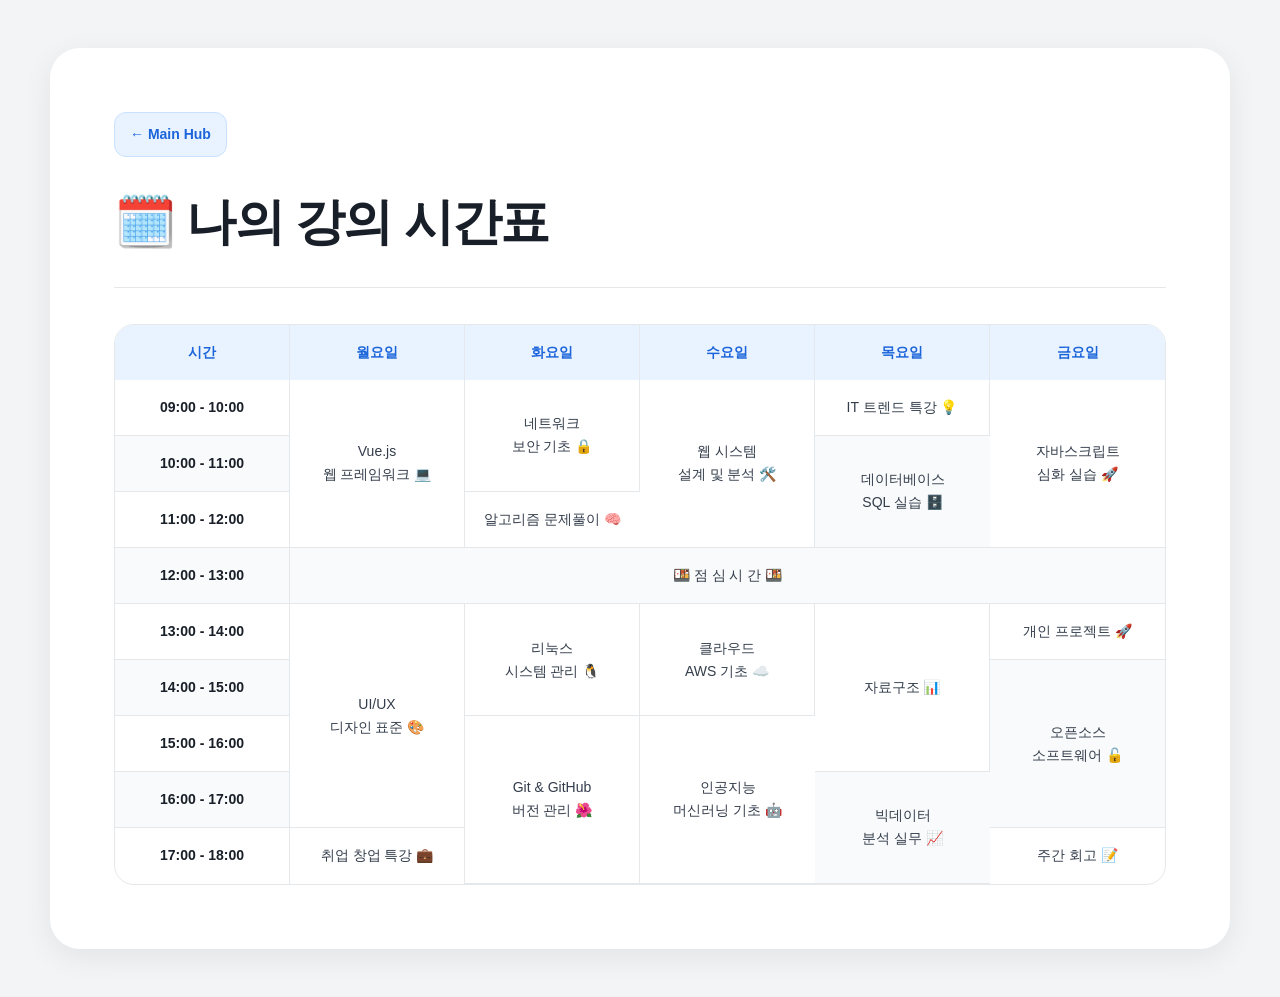
==== commit 8a95ad20: "Deleted unnecessary things" ====
--- a/html/myClass.html
+++ b/html/myClass.html
@@ -8,17 +8,17 @@
 </head>
 <body>
     <div class="container">
-    <nav class="page-home-nav" aria-label="Page navigation">
+    <nav class="page-home-nav">
         <a href="index.html">← Main Hub</a>
     </nav>
 
     <h1>🗓️ 나의 강의 시간표</h1>
 
-    <table border="1" cellpadding="7" cellspacing="0">
+    <table>
         <thead>
         <!-- 표의 머리글(제목 줄) 영역을 묶어줌 -->
 
-            <tr bgcolor="#eeeeee">
+            <tr>
                 <th>시간</th>
                 <th>월요일</th>
                 <th>화요일</th>
@@ -35,7 +35,7 @@
                 <td>09:00 - 10:00</td>
                 <td rowspan="3">Vue.js<br>웹 프레임워크 💻</td>
                 <!-- rowspan="3" 이 셀을 세로로 3줄만큼 합쳐서 하나로 사용 -->
-                <!-- 위에서 rowspan으로 합쳐진 셀 자리는 다시 작성하지 않음 -->    
+                <!-- 위에서 rowspan으로 합쳐진 셀 자리는 다시 작성하지 않음 -->
                 <td rowspan="2">네트워크<br>보안 기초 🔒</td>
                 <td rowspan="3">웹 시스템<br>설계 및 분석 🛠️</td>
                 <td>IT 트렌드 특강 💡</td>
@@ -49,7 +49,7 @@
                 <td>11:00 - 12:00</td>
                 <td>알고리즘 문제풀이 🧠</td>
             </tr>
-            <tr align="center" bgcolor="#f9f9f9">
+            <tr>
                 <td>12:00 - 13:00</td>
                 <td colspan="5">🍱 점 심 시 간 🍱</td>
             </tr>
--- a/css/style.css
+++ b/css/style.css
@@ -1,9 +1,3 @@
-/*
- * Toss의 디자인 감도를 참고한 SKALA-FRONT 공통 스타일이다.
- * 로고나 화면을 복제하지 않고, 명확한 정보 계층·넉넉한 여백·회색과 파랑 중심의
- * 디자인 원칙만 포트폴리오에 맞게 적용했다.
- */
-
 /* :root에는 여러 곳에서 재사용할 색상과 크기를 CSS 변수로 모아 둔다. */
 :root {
     --grey-50: #f9fafb;
@@ -40,11 +34,6 @@
     box-sizing: border-box;
 }
 
-html {
-    /* 페이지 안의 링크 이동이나 스크롤을 부드럽게 연결한다. */
-    scroll-behavior: smooth;
-}
-
 body {
     margin: 0;
     padding: 48px 24px;
@@ -57,7 +46,6 @@
     font-weight: 400;
     line-height: 1.65;
     word-break: keep-all;
-    -webkit-font-smoothing: antialiased;
 }
 
 /* 드래그해서 선택한 글자에도 대표 파란색을 연하게 사용한다. */
@@ -134,8 +122,7 @@
 }
 
 /* 페이지의 첫 제목 아래에 얇은 구분선을 두어 시작점을 만든다. */
-body > .container > h1,
-body > .container > h2:first-child {
+body > .container > h1 {
     margin-bottom: 36px;
     padding: 10px 0 30px;
     border-bottom: 1px solid var(--grey-200);
@@ -428,7 +415,7 @@
     background-color: var(--white);
     border: 1px solid transparent;
     border-radius: 14px;
-    transition: border-color 0.2s ease, opacity 0.2s ease;
+    transition: border-color 0.2s ease;
 }
 
 .todo-item:hover {
@@ -486,19 +473,6 @@
     border-radius: 14px;
     font-size: 14px;
     text-align: center;
-}
-
-/* 화면에는 보이지 않지만 화면 읽기 프로그램은 입력창의 설명을 읽을 수 있다. */
-.visually-hidden {
-    position: absolute;
-    width: 1px;
-    height: 1px;
-    padding: 0;
-    margin: -1px;
-    overflow: hidden;
-    clip: rect(0, 0, 0, 0);
-    white-space: nowrap;
-    border: 0;
 }
 
 /* figure의 이미지와 설명을 하나의 큰 콘텐츠 카드처럼 보이게 한다. */
@@ -810,8 +784,7 @@
     border-radius: 18px;
 }
 
-.trip-card:hover,
-.trip-card:focus-within {
+.trip-card:hover {
     background-color: var(--blue-50);
     box-shadow: var(--shadow-hover);
     transform: translateY(-5px);
@@ -1086,10 +1059,16 @@
     max-height: 90vh;
     padding: 0;
     overflow-y: auto;
+    scrollbar-width: none;
     background-color: var(--white);
     border: 0;
     border-radius: 26px;
     box-shadow: 0 24px 70px rgba(2, 9, 19, 0.25);
+}
+
+/* 스크롤은 유지하면서 오른쪽에 보이는 흰색 스크롤 영역만 숨긴다. */
+.walk-dialog::-webkit-scrollbar {
+    display: none;
 }
 
 .walk-dialog::backdrop {
@@ -1129,13 +1108,16 @@
 
 .walk-carousel-image-wrap {
     position: relative;
+    width: 100%;
+    aspect-ratio: 4 / 3;
+    overflow: hidden;
     background-color: var(--grey-100);
 }
 
 .walk-carousel-image {
     display: block;
     width: 100%;
-    aspect-ratio: 4 / 3;
+    height: 100%;
     object-fit: cover;
 }
 
@@ -1186,10 +1168,6 @@
     font-size: 12px;
     font-weight: 850;
     backdrop-filter: blur(6px);
-}
-
-.walk-carousel-tip[hidden] {
-    display: none;
 }
 
 .walk-carousel-title {
@@ -1489,8 +1467,6 @@
 }
 
 /* 제출은 대표 파랑, 초기화는 중립 회색으로 역할을 구분한다. */
-.btn-submit,
-.btn-reset,
 input[type="submit"],
 input[type="reset"] {
     min-height: 52px;
@@ -1506,25 +1482,21 @@
         transform 0.2s ease;
 }
 
-.btn-submit,
 input[type="submit"] {
     background-color: var(--blue-600);
     box-shadow: 0 7px 16px rgba(34, 114, 235, 0.2);
 }
 
-.btn-reset,
 input[type="reset"] {
     color: var(--grey-700);
     background-color: var(--grey-200);
 }
 
-.btn-submit:hover,
 input[type="submit"]:hover {
     background-color: var(--blue-700);
     transform: translateY(-2px);
 }
 
-.btn-reset:hover,
 input[type="reset"]:hover {
     color: var(--grey-900);
     background-color: var(--grey-300);
@@ -1643,7 +1615,6 @@
 
     .walk-dialog {
         width: calc(100vw - 24px);
-        padding: 0;
         border-radius: 20px;
     }
 
@@ -1651,7 +1622,7 @@
         border-radius: 20px;
     }
 
-    .walk-carousel-image {
+    .walk-carousel-image-wrap {
         aspect-ratio: 1 / 1;
     }
 
@@ -1701,8 +1672,6 @@
         margin: 5px 0;
     }
 
-    .btn-submit,
-    .btn-reset,
     input[type="submit"],
     input[type="reset"] {
         width: 100%;
@@ -1722,9 +1691,7 @@
     *,
     *::before,
     *::after {
-        scroll-behavior: auto !important;
         animation-duration: 0.01ms !important;
-        animation-iteration-count: 1 !important;
         transition-duration: 0.01ms !important;
     }
 }
